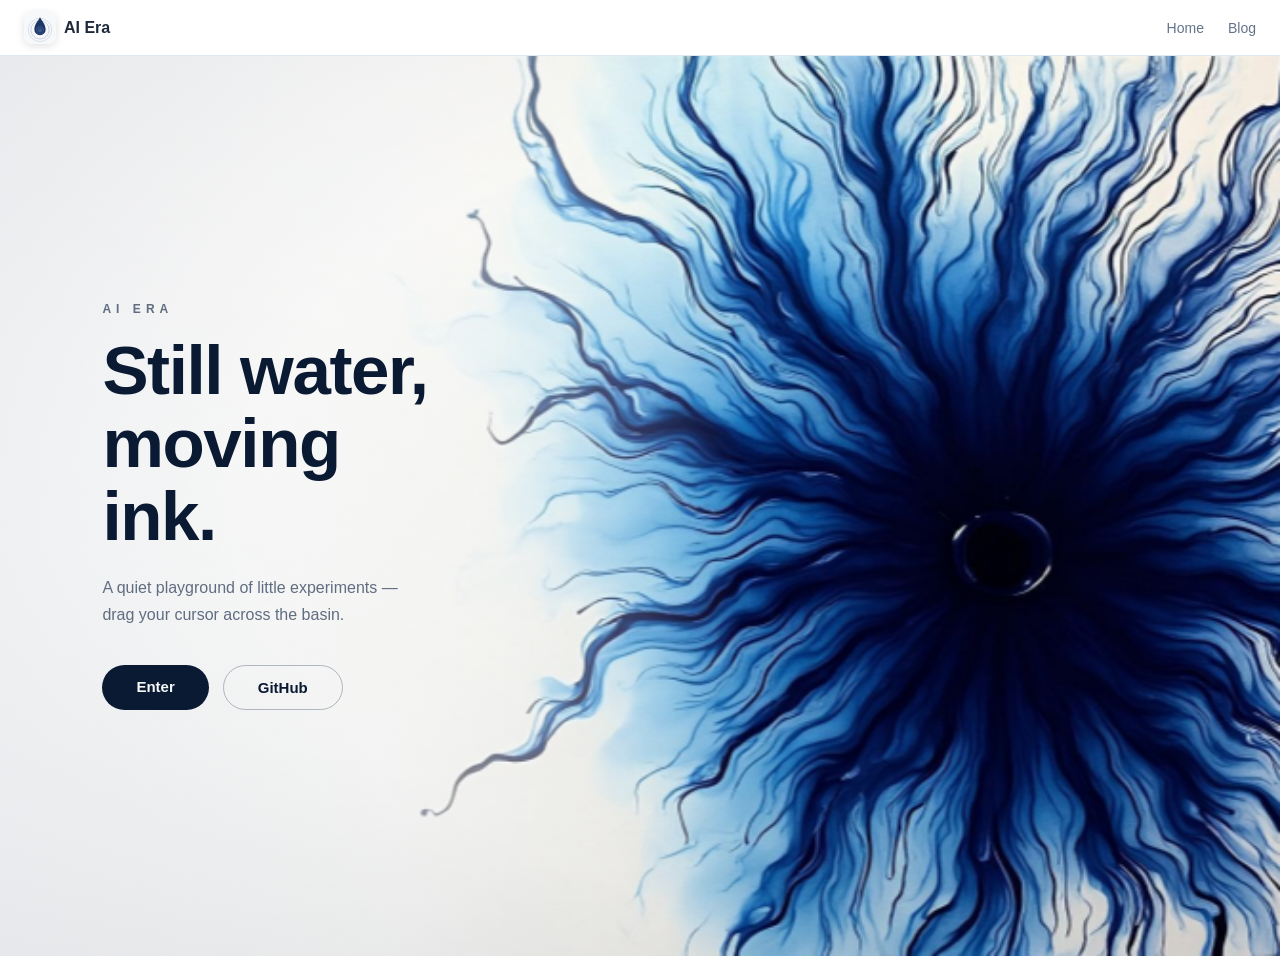
==== index.html @ 541011ee "deploy: build with duckdns API" ====
<!doctype html><html lang="en"><head><meta charset="UTF-8"/><meta name="viewport" content="width=device-width,initial-scale=1"/><title>AI Era</title><link rel="icon" href="/favicon.svg"><script defer="defer" src="/main.298a856.js"></script><link href="/css/main.534ab40.css" rel="stylesheet"></head><body><div id="app"></div></body></html>
---- css/main.534ab40.css ----
.CldoPxuyI4imZjtVHSRW{align-items:center;color:#94a3b8;display:flex;font-size:13px;justify-content:center;padding:16px}.Qr12x1wN_6bGx4ydZMNf{border-radius:8px;box-shadow:0 2px 8px rgba(0,0,0,.12);display:block;object-fit:cover}.GT1r1qSIQ954SDMimHXa{background-color:#f6f7f9;display:flex;height:100vh;overflow:hidden;position:relative;width:100vw}.WrOrlVQVZo1wHkNWDgg1{inset:0;position:absolute}.WrOrlVQVZo1wHkNWDgg1 canvas{cursor:crosshair;display:block;height:100%;width:100%}.WrOrlVQVZo1wHkNWDgg1:after{background:radial-gradient(120% 90% at 85% 50%,transparent 55%,rgba(10,26,51,.08) 100%),linear-gradient(90deg,rgba(246,247,249,.92),rgba(246,247,249,.65) 30%,transparent 58%);content:"";inset:0;pointer-events:none;position:absolute}.Nx3CznrJCD9o6mG3tSiG{display:flex;flex:1;flex-direction:column;justify-content:center;max-width:560px;padding:0 8vw;position:relative;z-index:1}.igcywJhALsFtFbN2N0wa{color:#606d80;font-size:12px;font-weight:600;letter-spacing:.42em;margin:0 0 18px}.hmbjhtHqJLJ1PN63rQAa{color:#0a1a33;font-size:clamp(40px,5.4vw,72px);font-weight:700;letter-spacing:-.02em;line-height:1.05;margin:0}.Upq6Oj277ZY95nsB44_K{color:#606d80;font-size:16px;line-height:1.7;margin:22px 0 0}.YvLrfiDUm7YepWQrF0Di{display:flex;gap:14px;margin-top:36px}.AQ_aGBBIxHDEotcv1rqk{background-color:#0a1a33;border-radius:999px;color:#f6f7f9;font-size:15px;font-weight:600;padding:13px 34px;text-decoration:none;transition:transform .2s ease,box-shadow .2s ease,background-color .2s}.AQ_aGBBIxHDEotcv1rqk:hover{background-color:#16294a;box-shadow:0 8px 24px rgba(10,26,51,.25);transform:translateY(-1px)}.ctiDbKAOgFk2OPsHUcJi{backdrop-filter:blur(4px);background-color:transparent;border:1px solid rgba(96,109,128,.45);border-radius:999px;color:#0a1a33;font-size:15px;font-weight:600;padding:13px 34px;text-decoration:none;transition:border-color .2s,background-color .2s}.ctiDbKAOgFk2OPsHUcJi:hover{background-color:hsla(0,0%,100%,.5);border-color:#0a1a33}@media (max-width:720px){.Nx3CznrJCD9o6mG3tSiG{padding:0 28px}}.zb4BXYaObyHMPtkaA5Fb{background-color:#f6f7f9;min-height:calc(100vh - 56px);padding:64px 8vw 96px}.xGiN3AbRWGHdNMKw59ho{margin:0 auto 48px;max-width:880px}.MKT294w4tREJJzuWLpRr{color:#606d80;font-size:12px;font-weight:600;letter-spacing:.42em;margin:0 0 14px}.xUx1uSbjypUHYwUWwS7p{color:#0a1a33;font-size:clamp(34px,4vw,52px);font-weight:700;letter-spacing:-.02em;margin:0}.r0E98t1VKhJNZH1FRhUj{color:#606d80;font-size:15px;margin:12px 0 0}.aKckSOie1e263j_drPX8{display:flex;flex-direction:column;gap:18px;list-style:none;margin:0 auto;max-width:880px;padding:0}.bwEatRzwhDq7dAzzKcvW{margin:0}.xPeWtbcf7lbjlvkAhf9W{background-color:#fff;border:1px solid #e2e8f0;border-radius:14px;display:block;padding:26px 30px;text-decoration:none;transition:transform .2s ease,box-shadow .2s ease,border-color .2s}.xPeWtbcf7lbjlvkAhf9W:hover{border-color:#c9d4e4;box-shadow:0 10px 32px rgba(10,26,51,.08);transform:translateY(-2px)}.EL25KLz0FRfp8_aiggOx{align-items:center;display:flex;gap:12px;margin-bottom:12px}.XuPjxJBuFL_Sf8h8Prhr{background-color:rgba(28,53,100,.08);border-radius:999px;color:#1c3564;font-size:12px;font-weight:600;padding:3px 12px}.wC8a6L809Wk9KRVhlczT{color:#94a3b8;font-size:13px;font-variant-numeric:tabular-nums}.iofQolVEoELxpGJxxUoV{color:#94a3b8;font-size:12.5px;font-variant-numeric:tabular-nums}.iofQolVEoELxpGJxxUoV:before{color:#cbd5e1;content:"·";margin-right:10px}.Qs33HVKdWNRZtectlcWv{color:#0a1a33;font-size:21px;font-weight:650;letter-spacing:-.01em;margin:0}.bBQOz1Kjmy5sVFJBrs6U{color:#606d80;font-size:14.5px;line-height:1.75;margin:10px 0 14px}.FIdUxySbw9AHhRMrKzgR{color:#1c3564;font-size:13.5px;font-weight:600;opacity:.85;transition:opacity .2s,letter-spacing .25s}.xPeWtbcf7lbjlvkAhf9W:hover .FIdUxySbw9AHhRMrKzgR{letter-spacing:.02em;opacity:1}@media (max-width:720px){.zb4BXYaObyHMPtkaA5Fb{padding:44px 24px 72px}.xPeWtbcf7lbjlvkAhf9W{padding:22px}}.cbQ1zboQ5RTUvtFElPFj{background-color:#f6f7f9;min-height:calc(100vh - 56px);padding:64px 8vw 96px}.eWCZGiuttPP4fVqijAKy{margin:0 auto;max-width:720px}.rAg3xeSMIgh_zkLAoKVl{align-items:center;display:flex;gap:12px;margin-bottom:16px}.w7MswKqQwDEbZXsk8QCT{background-color:rgba(28,53,100,.08);border-radius:999px;color:#1c3564;font-size:12px;font-weight:600;padding:3px 12px}.ooexkShfQoUA8PlISKN2{color:#94a3b8;font-size:13px;font-variant-numeric:tabular-nums}.kI9XUZ8flMQk25JgqWSI{color:#94a3b8;font-size:12.5px;font-variant-numeric:tabular-nums}.kI9XUZ8flMQk25JgqWSI:before{color:#cbd5e1;content:"·";margin-right:10px}.o8CLv4gbsPh1d8o6rTsl{color:#0a1a33;font-size:clamp(28px,3.4vw,40px);font-weight:700;letter-spacing:-.02em;line-height:1.25;margin:0 0 28px}.GRfZcGJmh8TWajuUOyj3{color:#33415c;font-size:16px;line-height:1.9}.GRfZcGJmh8TWajuUOyj3 h3{color:#0a1a33;font-size:18px;font-weight:650;margin:30px 0 10px}.GRfZcGJmh8TWajuUOyj3 p{margin:14px 0}.GRfZcGJmh8TWajuUOyj3 ul{margin:12px 0;padding-left:22px}.GRfZcGJmh8TWajuUOyj3 ul li{margin:8px 0}.GRfZcGJmh8TWajuUOyj3 code{background-color:rgba(28,53,100,.07);border-radius:5px;color:#1c3564;font-family:SF Mono,Menlo,Consolas,monospace;font-size:.88em;padding:2px 7px}.GRfZcGJmh8TWajuUOyj3 strong{color:#0a1a33}.A3KvegnneYkvqzGqPxdg{color:#606d80;display:inline-block;font-size:14px;font-weight:500;margin-top:40px;text-decoration:none;transition:color .2s}.A3KvegnneYkvqzGqPxdg:hover{color:#1c3564}.puntOlw6pkSeUJtoKnpO{align-items:center;background-color:#fff;border-bottom:1px solid #e2e8f0;display:flex;height:56px;justify-content:space-between;padding:0 24px;position:sticky;top:0;width:100%;z-index:10}.EfbqicTN05OmOTm_5PVZ{align-items:center;display:flex;gap:8px;text-decoration:none}.Q2lBjwIo8ZIk6GWHdHQS{color:#1e293b;font-size:16px;font-weight:600}.ccqydxyKx1pX0pRf0HpB{display:flex;gap:24px}.ccqydxyKx1pX0pRf0HpB a{color:#64748b;font-size:14px;font-weight:500;text-decoration:none;transition:color .2s}.ccqydxyKx1pX0pRf0HpB a:hover{color:#4f46e5}*{box-sizing:border-box;margin:0;padding:0}body{-webkit-font-smoothing:antialiased;font-family:-apple-system,BlinkMacSystemFont,Segoe UI,PingFang SC,Hiragino Sans GB,Microsoft YaHei,sans-serif}
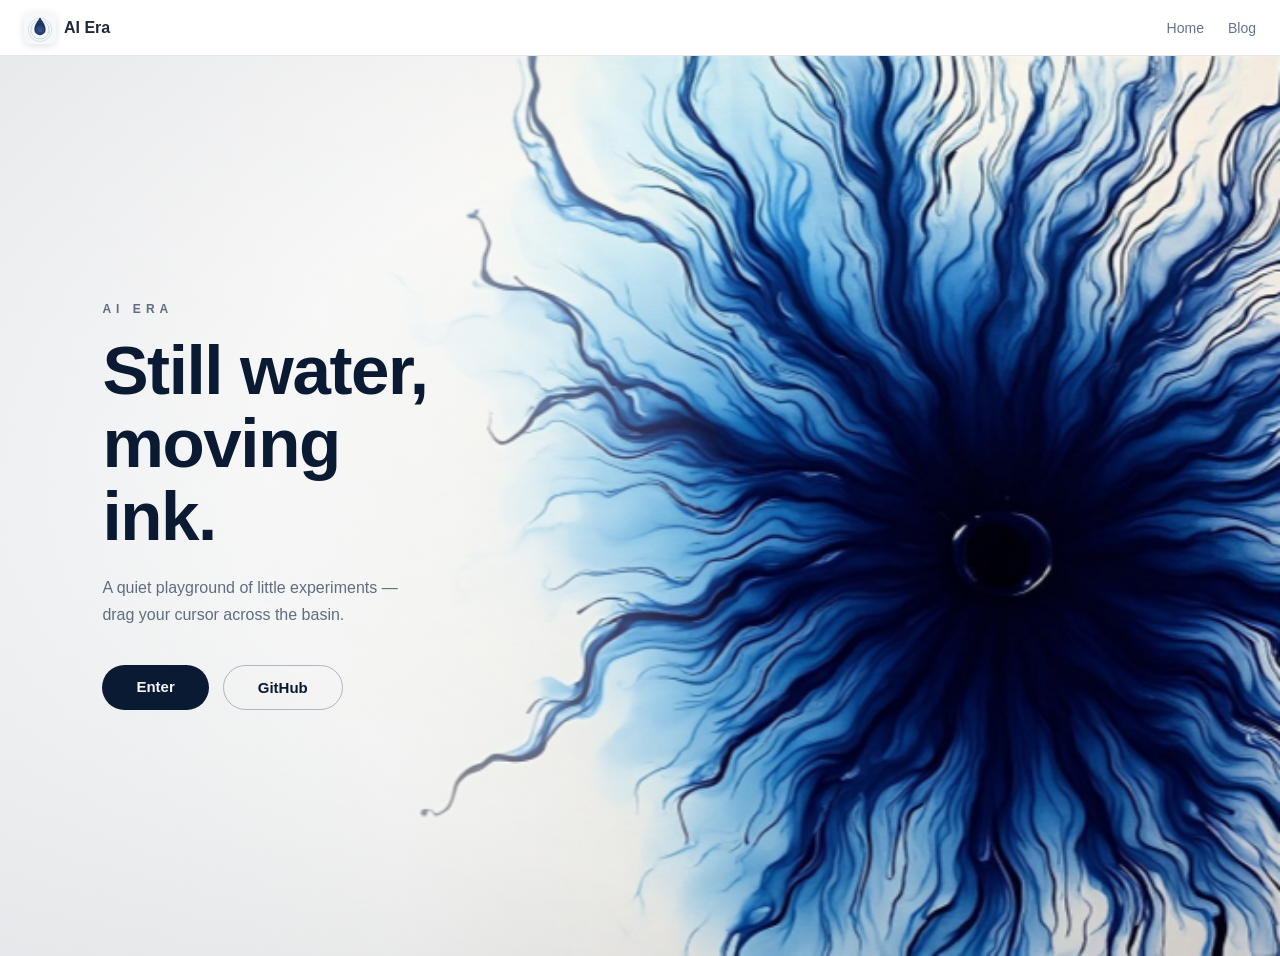
==== commit 181cd0e2: "deploy: v1.1.0 with dotenv config" ====
--- a/index.html
+++ b/index.html
@@ -1 +1 @@
-<!doctype html><html lang="en"><head><meta charset="UTF-8"/><meta name="viewport" content="width=device-width,initial-scale=1"/><title>AI Era</title><link rel="icon" href="/favicon.svg"><script defer="defer" src="/main.298a856.js"></script><link href="/css/main.534ab40.css" rel="stylesheet"></head><body><div id="app"></div></body></html>+<!doctype html><html lang="en"><head><meta charset="UTF-8"/><meta name="viewport" content="width=device-width,initial-scale=1"/><title>AI Era</title><link rel="icon" href="/favicon.svg"><script defer="defer" src="/main.d52e071.js"></script><link href="/css/main.534ab40.css" rel="stylesheet"></head><body><div id="app"></div></body></html>
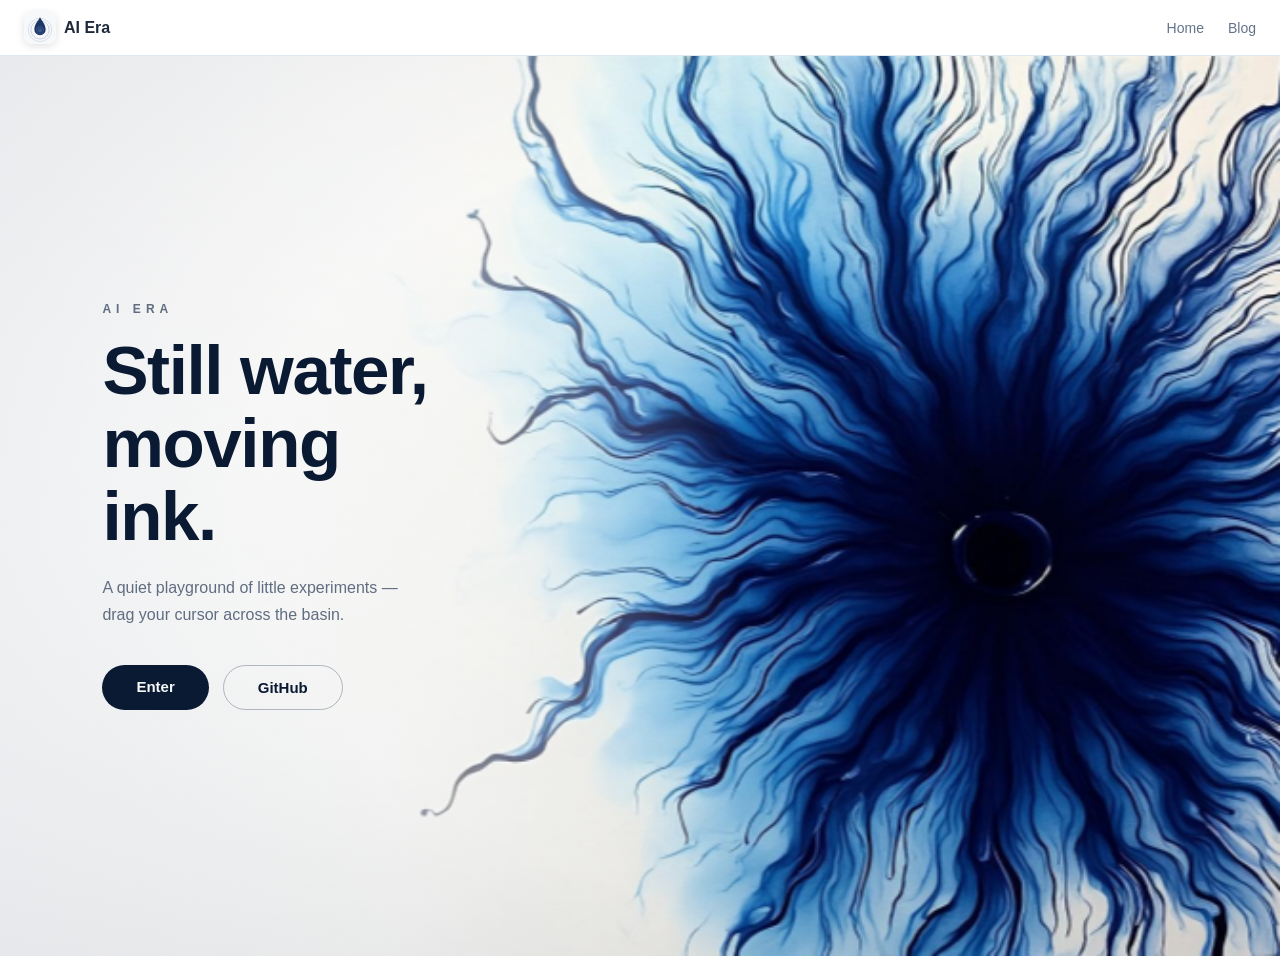
==== commit 753f5116: "deploy: 2026-08-29 07:04" ====
--- a/index.html
+++ b/index.html
@@ -1 +1 @@
-<!doctype html><html lang="en"><head><meta charset="UTF-8"/><meta name="viewport" content="width=device-width,initial-scale=1"/><title>AI Era</title><link rel="icon" href="/favicon.svg"><script defer="defer" src="/main.d52e071.js"></script><link href="/css/main.534ab40.css" rel="stylesheet"></head><body><div id="app"></div></body></html>+<!doctype html><html lang="en"><head><meta charset="UTF-8"/><meta name="viewport" content="width=device-width,initial-scale=1"/><title>AI Era</title><link rel="icon" href="/favicon.svg"><script defer="defer" src="/main.70e633b.js"></script><link href="/css/main.534ab40.css" rel="stylesheet"></head><body><div id="app"></div></body></html>
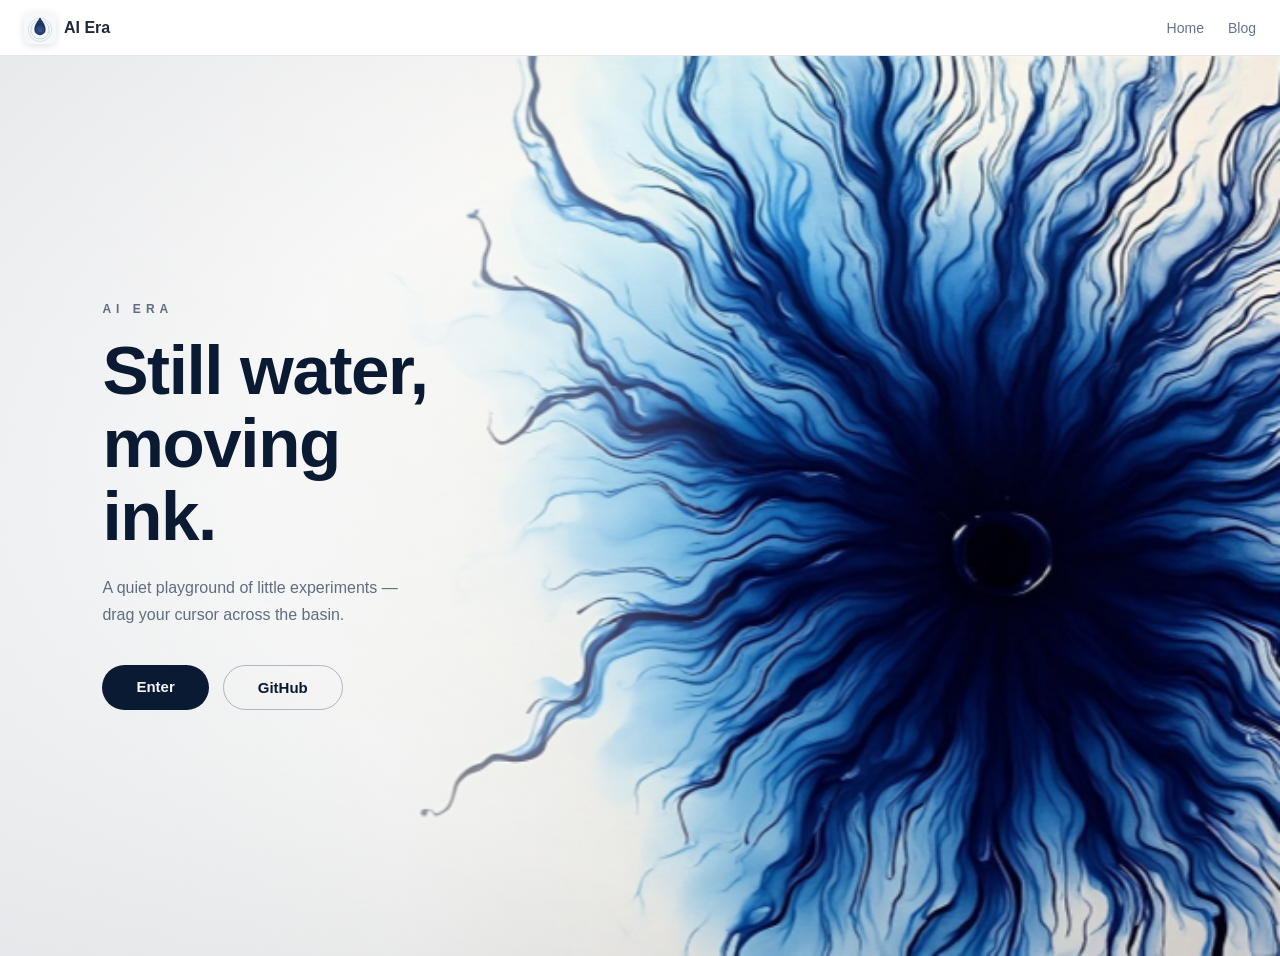
==== commit 7ca1d52e: "deploy: 2026-08-31 23:02" ====
--- a/index.html
+++ b/index.html
@@ -1 +1 @@
-<!doctype html><html lang="en"><head><meta charset="UTF-8"/><meta name="viewport" content="width=device-width,initial-scale=1"/><title>AI Era</title><link rel="icon" href="/favicon.svg"><script defer="defer" src="/main.70e633b.js"></script><link href="/css/main.534ab40.css" rel="stylesheet"></head><body><div id="app"></div></body></html>+<!doctype html><html lang="en"><head><meta charset="UTF-8"/><meta name="viewport" content="width=device-width,initial-scale=1"/><title>AI Era</title><link rel="icon" href="/favicon.svg"><script defer="defer" src="/main.82d2879.js"></script><link href="/css/main.397f06f.css" rel="stylesheet"></head><body><div id="app"></div></body></html>
--- a/css/main.397f06f.css
+++ b/css/main.397f06f.css
@@ -0,0 +1 @@
+.CldoPxuyI4imZjtVHSRW{align-items:center;color:#94a3b8;display:flex;font-size:13px;justify-content:center;padding:16px}.Qr12x1wN_6bGx4ydZMNf{border-radius:8px;box-shadow:0 2px 8px rgba(0,0,0,.12);display:block;object-fit:cover}.GT1r1qSIQ954SDMimHXa{background-color:#f6f7f9;display:flex;height:100vh;overflow:hidden;position:relative;width:100vw}.WrOrlVQVZo1wHkNWDgg1{inset:0;position:absolute}.WrOrlVQVZo1wHkNWDgg1 canvas{cursor:crosshair;display:block;height:100%;width:100%}.WrOrlVQVZo1wHkNWDgg1:after{background:radial-gradient(120% 90% at 85% 50%,transparent 55%,rgba(10,26,51,.08) 100%),linear-gradient(90deg,rgba(246,247,249,.92),rgba(246,247,249,.65) 30%,transparent 58%);content:"";inset:0;pointer-events:none;position:absolute}.Nx3CznrJCD9o6mG3tSiG{display:flex;flex:1;flex-direction:column;justify-content:center;max-width:560px;padding:0 8vw;position:relative;z-index:1}.igcywJhALsFtFbN2N0wa{color:#606d80;font-size:12px;font-weight:600;letter-spacing:.42em;margin:0 0 18px}.hmbjhtHqJLJ1PN63rQAa{color:#0a1a33;font-size:clamp(40px,5.4vw,72px);font-weight:700;letter-spacing:-.02em;line-height:1.05;margin:0}.Upq6Oj277ZY95nsB44_K{color:#606d80;font-size:16px;line-height:1.7;margin:22px 0 0}.YvLrfiDUm7YepWQrF0Di{display:flex;gap:14px;margin-top:36px}.AQ_aGBBIxHDEotcv1rqk{background-color:#0a1a33;border-radius:999px;color:#f6f7f9;font-size:15px;font-weight:600;padding:13px 34px;text-decoration:none;transition:transform .2s ease,box-shadow .2s ease,background-color .2s}.AQ_aGBBIxHDEotcv1rqk:hover{background-color:#16294a;box-shadow:0 8px 24px rgba(10,26,51,.25);transform:translateY(-1px)}.ctiDbKAOgFk2OPsHUcJi{backdrop-filter:blur(4px);background-color:transparent;border:1px solid rgba(96,109,128,.45);border-radius:999px;color:#0a1a33;font-size:15px;font-weight:600;padding:13px 34px;text-decoration:none;transition:border-color .2s,background-color .2s}.ctiDbKAOgFk2OPsHUcJi:hover{background-color:hsla(0,0%,100%,.5);border-color:#0a1a33}@media (max-width:720px){.Nx3CznrJCD9o6mG3tSiG{padding:0 28px}}.zb4BXYaObyHMPtkaA5Fb{background-color:#f6f7f9;min-height:calc(100vh - 56px);padding:64px 8vw 96px}.xGiN3AbRWGHdNMKw59ho{margin:0 auto 48px;max-width:880px}.MKT294w4tREJJzuWLpRr{color:#606d80;font-size:12px;font-weight:600;letter-spacing:.42em;margin:0 0 14px}.xUx1uSbjypUHYwUWwS7p{color:#0a1a33;font-size:clamp(34px,4vw,52px);font-weight:700;letter-spacing:-.02em;margin:0}.r0E98t1VKhJNZH1FRhUj{color:#606d80;font-size:15px;margin:12px 0 0}.aKckSOie1e263j_drPX8{display:flex;flex-direction:column;gap:18px;list-style:none;margin:0 auto;max-width:880px;padding:0}.bwEatRzwhDq7dAzzKcvW{margin:0}.xPeWtbcf7lbjlvkAhf9W{background-color:#fff;border:1px solid #e2e8f0;border-radius:14px;display:block;padding:26px 30px;text-decoration:none;transition:transform .2s ease,box-shadow .2s ease,border-color .2s}.xPeWtbcf7lbjlvkAhf9W:hover{border-color:#c9d4e4;box-shadow:0 10px 32px rgba(10,26,51,.08);transform:translateY(-2px)}.EL25KLz0FRfp8_aiggOx{align-items:center;display:flex;gap:12px;margin-bottom:12px}.XuPjxJBuFL_Sf8h8Prhr{background-color:rgba(28,53,100,.08);border-radius:999px;color:#1c3564;font-size:12px;font-weight:600;padding:3px 12px}.wC8a6L809Wk9KRVhlczT{color:#94a3b8;font-size:13px;font-variant-numeric:tabular-nums}.iofQolVEoELxpGJxxUoV{color:#94a3b8;font-size:12.5px;font-variant-numeric:tabular-nums}.iofQolVEoELxpGJxxUoV:before{color:#cbd5e1;content:"·";margin-right:10px}.Qs33HVKdWNRZtectlcWv{color:#0a1a33;font-size:21px;font-weight:650;letter-spacing:-.01em;margin:0}.bBQOz1Kjmy5sVFJBrs6U{color:#606d80;font-size:14.5px;line-height:1.75;margin:10px 0 14px}.FIdUxySbw9AHhRMrKzgR{color:#1c3564;font-size:13.5px;font-weight:600;opacity:.85;transition:opacity .2s,letter-spacing .25s}.xPeWtbcf7lbjlvkAhf9W:hover .FIdUxySbw9AHhRMrKzgR{letter-spacing:.02em;opacity:1}@media (max-width:720px){.zb4BXYaObyHMPtkaA5Fb{padding:44px 24px 72px}.xPeWtbcf7lbjlvkAhf9W{padding:22px}}.cbQ1zboQ5RTUvtFElPFj{background-color:#f6f7f9;min-height:calc(100vh - 56px);padding:64px 8vw 96px}.eWCZGiuttPP4fVqijAKy{margin:0 auto;max-width:720px}.rAg3xeSMIgh_zkLAoKVl{align-items:center;display:flex;gap:12px;margin-bottom:16px}.w7MswKqQwDEbZXsk8QCT{background-color:rgba(28,53,100,.08);border-radius:999px;color:#1c3564;font-size:12px;font-weight:600;padding:3px 12px}.ooexkShfQoUA8PlISKN2{color:#94a3b8;font-size:13px;font-variant-numeric:tabular-nums}.kI9XUZ8flMQk25JgqWSI{color:#94a3b8;font-size:12.5px;font-variant-numeric:tabular-nums}.kI9XUZ8flMQk25JgqWSI:before{color:#cbd5e1;content:"·";margin-right:10px}.o8CLv4gbsPh1d8o6rTsl{color:#0a1a33;font-size:clamp(28px,3.4vw,40px);font-weight:700;letter-spacing:-.02em;line-height:1.25;margin:0 0 28px}.GRfZcGJmh8TWajuUOyj3{color:#33415c;font-size:16px;line-height:1.9}.GRfZcGJmh8TWajuUOyj3 h3{color:#0a1a33;font-size:18px;font-weight:650;margin:30px 0 10px}.GRfZcGJmh8TWajuUOyj3 p{margin:14px 0}.GRfZcGJmh8TWajuUOyj3 ul{margin:12px 0;padding-left:22px}.GRfZcGJmh8TWajuUOyj3 ul li{margin:8px 0}.GRfZcGJmh8TWajuUOyj3 code{background-color:rgba(28,53,100,.07);border-radius:5px;color:#1c3564;font-family:SF Mono,Menlo,Consolas,monospace;font-size:.88em;padding:2px 7px}.GRfZcGJmh8TWajuUOyj3 pre{-webkit-overflow-scrolling:touch;background-color:rgba(28,53,100,.04);border-radius:8px;font-family:SF Mono,Menlo,Consolas,monospace;font-size:13px;line-height:1.6;margin:16px 0;overflow-x:auto;padding:16px}.GRfZcGJmh8TWajuUOyj3 strong{color:#0a1a33}.A3KvegnneYkvqzGqPxdg{color:#606d80;display:inline-block;font-size:14px;font-weight:500;margin-top:40px;text-decoration:none;transition:color .2s}.A3KvegnneYkvqzGqPxdg:hover{color:#1c3564}.puntOlw6pkSeUJtoKnpO{align-items:center;background-color:#fff;border-bottom:1px solid #e2e8f0;display:flex;height:56px;justify-content:space-between;padding:0 24px;position:sticky;top:0;width:100%;z-index:10}.EfbqicTN05OmOTm_5PVZ{align-items:center;display:flex;gap:8px;text-decoration:none}.Q2lBjwIo8ZIk6GWHdHQS{color:#1e293b;font-size:16px;font-weight:600}.ccqydxyKx1pX0pRf0HpB{display:flex;gap:24px}.ccqydxyKx1pX0pRf0HpB a{color:#64748b;font-size:14px;font-weight:500;text-decoration:none;transition:color .2s}.ccqydxyKx1pX0pRf0HpB a:hover{color:#4f46e5}*{box-sizing:border-box;margin:0;padding:0}body{-webkit-font-smoothing:antialiased;font-family:-apple-system,BlinkMacSystemFont,Segoe UI,PingFang SC,Hiragino Sans GB,Microsoft YaHei,sans-serif}
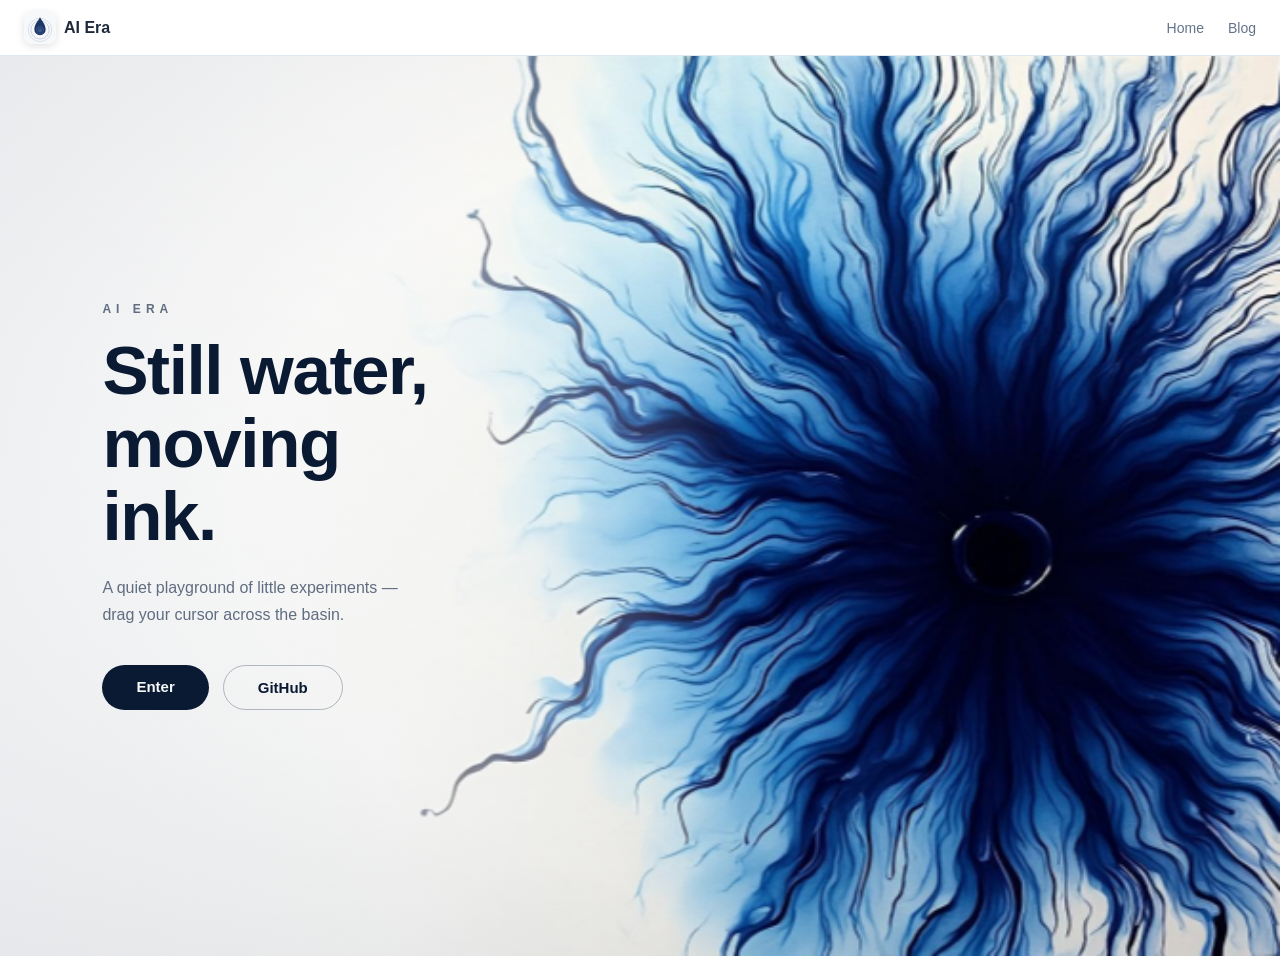
==== commit a4f0e896: "deploy: 2026-09-01 00:30" ====
--- a/index.html
+++ b/index.html
@@ -1 +1 @@
-<!doctype html><html lang="en"><head><meta charset="UTF-8"/><meta name="viewport" content="width=device-width,initial-scale=1"/><title>AI Era</title><link rel="icon" href="/favicon.svg"><script defer="defer" src="/main.82d2879.js"></script><link href="/css/main.397f06f.css" rel="stylesheet"></head><body><div id="app"></div></body></html>+<!doctype html><html lang="en"><head><meta charset="UTF-8"/><meta name="viewport" content="width=device-width,initial-scale=1"/><title>AI Era</title><link rel="icon" href="/favicon.svg"><script defer="defer" src="/main.4ae27d7.js"></script><link href="/css/main.397f06f.css" rel="stylesheet"></head><body><div id="app"></div></body></html>
